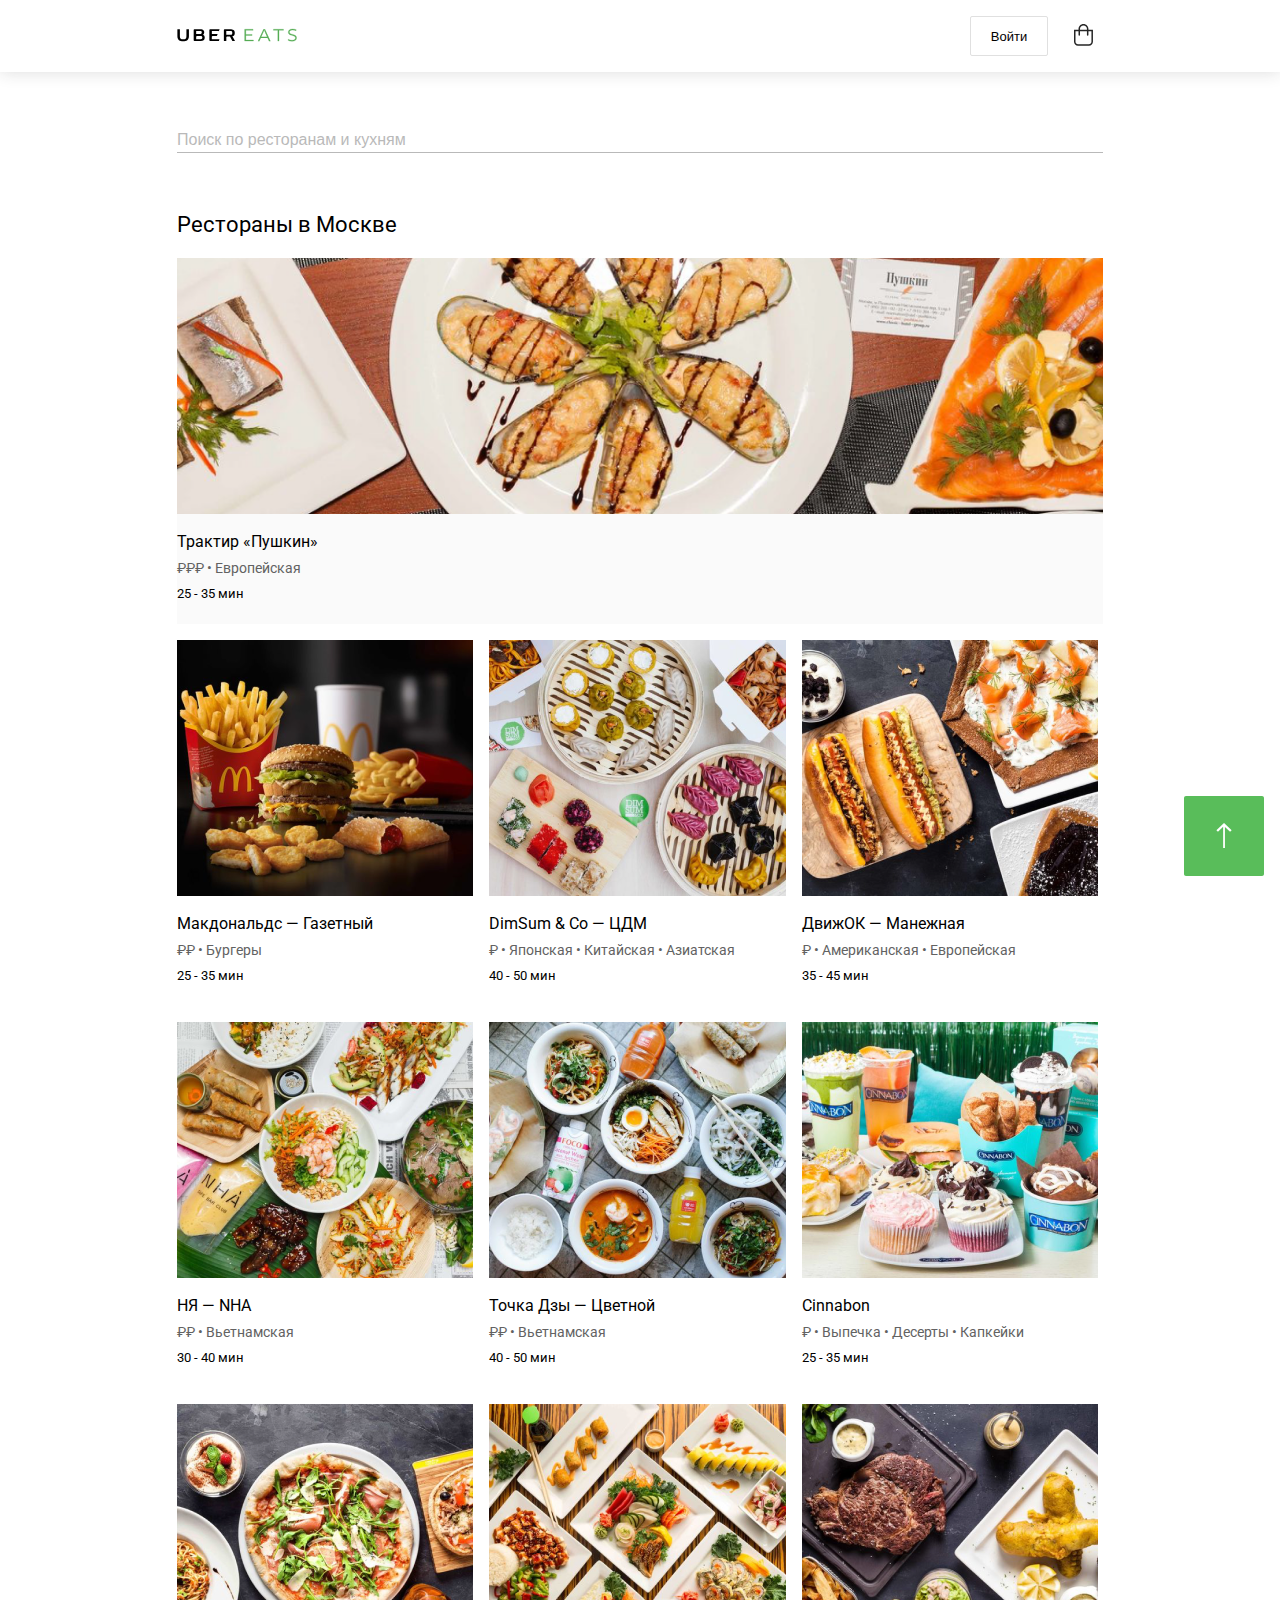
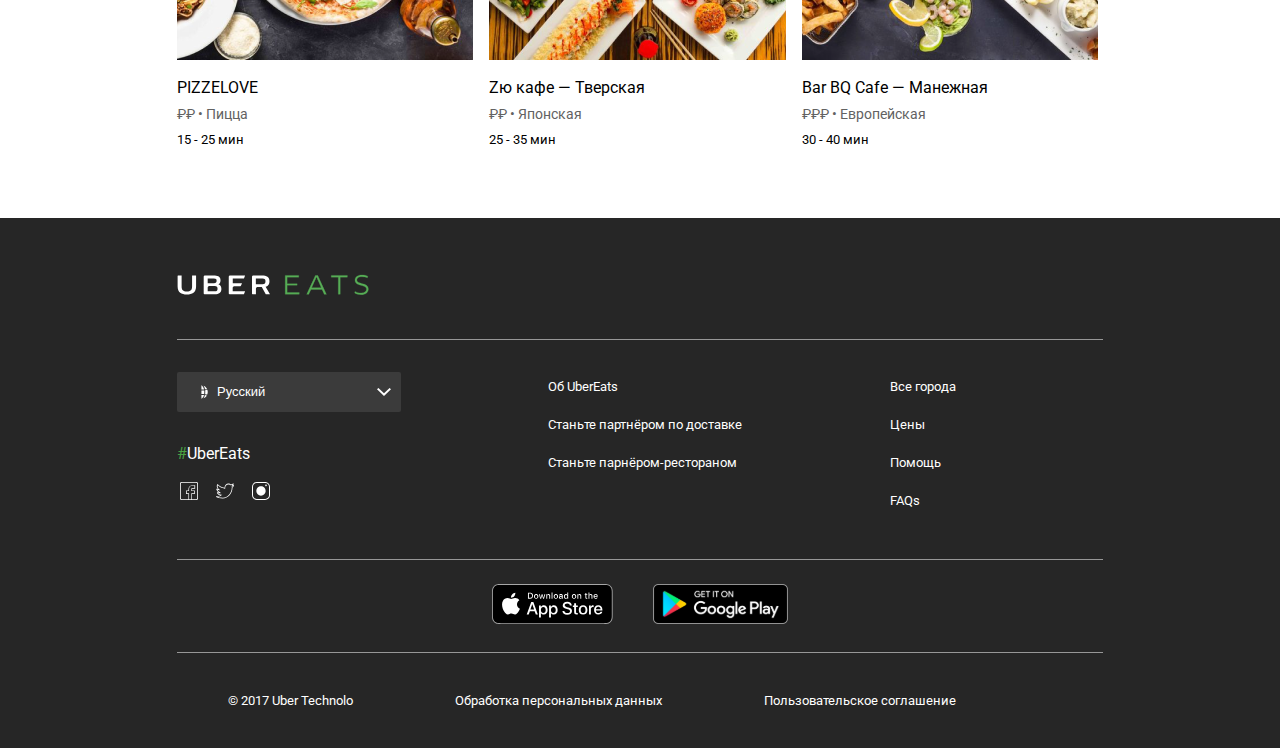
==== index.html @ ecb4625f "Add files via upload" ====
<!DOCTYPE html>
<html lang="ru">

<head>
    <meta charset="UTF-8">
    <meta http-equiv="X-UA-Compatible" content="IE=edge">
    <meta name="viewport" content="width=device-width, initial-scale=1.0">
    <title>Uber Eats</title>
    <link rel="stylesheet" href="css/style.css">
</head>

<body>
    <header class="header header--fixed">
        <div class="container header__inner">

                <div class="logo">
                    <a href="#"> <img class="img" src="img/logo/logo.svg" alt="Uber Eats"> </a>
                </div>

                <div class="header__buttons">
                    <button class="header__in">
                        <a href="#">Войти</a>
                    </button>
                    <a href="#" class="header__basket"><img src="img/icons/basket.svg" alt="basket"> </a>
                </div>

        </div>
    </header>

    <main>
        <div class="container">

            <section class="restoran-section">

                <div class="search search__form">
                    <form action="#" method="get">
                        <input class="search__food" type="search" name="search" placeholder="Поиск по ресторанам и кухням">
                    </form>
                </div>

                <h2 class="restoran-section__title title">Рестораны в Москве</h2>

                <div class="restorans">

                    <div class="restorans__card card active">
                        <div class="card__image">
                            <img class="card__img" src="img/Main page/1.png" alt="Фотография вашего ресторана">
                        </div>
                        <h3 class="card__title title">Трактир «Пушкин»</h3>
                        <div class="card__discription">
                            <span>₽₽₽</span>
                            <span> • </span>
                            <span>Европейская</span>
                        </div>
                        <div class="card__delivery-time">
                            <span>25 - 35 мин</span>
                        </div>
                    </div>

                    <div class="restorans__card card">
                        <div class="card__image">
                            <img class="card__img" src="img/Main page/2.png" alt="Фотография вашего ресторана">
                        </div>
                        <h3 class="card__title title">Макдональдс — Газетный</h3>
                        <div class="card__discription">
                            <span>₽₽</span>
                            <span> • </span>
                            <span>Бургеры</span>
                        </div>
                        <div class="card__delivery-time">
                            <span>25 - 35 мин</span>
                        </div>
                    </div>

                    <div class="restorans__card card">
                        <div class="card__image">
                            <img class="card__img" src="img/Main page/3.png" alt="Фотография вашего ресторана">
                        </div>
                        <h3 class="card__title title">DimSum & Co — ЦДМ</h3>
                        <div class="card__discription">
                            <span>₽</span>
                            <span> • </span>
                            <span>Японская</span>
                            <span> • </span>
                            <span>Китайская</span>
                            <span> • </span>
                            <span>Азиатская</span>
                        </div>
                        <div class="card__delivery-time">
                            <span>40 - 50 мин</span>
                        </div>
                    </div>

                    <div class="restorans__card card">
                        <div class="card__image">
                            <img class="card__img" src="img/Main page/4.png" alt="Фотография вашего ресторана">
                        </div>
                        <h3 class="card__title title">ДвижОК — Манежная</h3>
                        <div class="card__discription">
                            <span>₽</span>
                            <span> • </span>
                            <span>Американская</span>
                            <span> • </span>
                            <span>Европейская</span>
                        </div>
                        <div class="card__delivery-time">
                            <span>35 - 45 мин</span>
                        </div>
                    </div>

                    <div class="restorans__card card">
                        <div class="card__image">
                            <img class="card__img" src="img/Main page/5.png" alt="Фотография вашего ресторана">
                        </div>
                        <h3 class="card__title title">НЯ — NHA</h3>
                        <div class="card__discription">
                            <span>₽₽</span>
                            <span> • </span>
                            <span>Вьетнамская</span>
                        </div>
                        <div class="card__delivery-time">
                            <span>30 - 40 мин</span>
                        </div>
                    </div>

                    <div class="restorans__card card">
                        <div class="card__image">
                            <img class="card__img" src="img/Main page/6.png" alt="Фотография вашего ресторана">
                        </div>
                        <h3 class="card__title title">Точка Дзы — Цветной</h3>
                        <div class="card__discription">
                            <span>₽₽</span>
                            <span> • </span>
                            <span>Вьетнамская</span>
                        </div>
                        <div class="card__delivery-time">
                            <span>40 - 50 мин</span>
                        </div>
                    </div>

                    <div class="restorans__card card">
                        <div class="card__image">
                            <img class="card__img" src="img/Main page/7.png" alt="Фотография вашего ресторана">
                        </div>
                        <h3 class="card__title title">Cinnabon</h3>
                        <div class="card__discription">
                            <span>₽</span>
                            <span> • </span>
                            <span>Выпечка</span>
                            <span> • </span>
                            <span> Десерты </span>
                            <span> • </span>
                            <span> Капкейки </span>
                        </div>
                        <div class="card__delivery-time">
                            <span>25 - 35 мин</span>
                        </div>
                    </div>

                    <div class="restorans__card card">
                        <div class="card__image">
                            <img class="card__img" src="img/Main page/8.png" alt="Фотография вашего ресторана">
                        </div>
                        <h3 class="card__title title">PIZZELOVE</h3>
                        <div class="card__discription">
                            <span>₽₽</span>
                            <span> • </span>
                            <span>Пицца</span>
                        </div>
                        <div class="card__delivery-time">
                            <span>15 - 25 мин</span>
                        </div>
                    </div>

                    <div class="restorans__card card">
                        <div class="card__image">
                            <img class="card__img" src="img/Main page/9.png" alt="Фотография вашего ресторана">
                        </div>
                        <h3 class="card__title title">Zю кафе — Тверская</h3>
                        <div class="card__discription">
                            <span>₽₽</span>
                            <span> • </span>
                            <span>Японская</span>
                        </div>
                        <div class="card__delivery-time">
                            <span>25 - 35 мин</span>
                        </div>
                    </div>

                    <div class="restorans__card card">
                        <div class="card__image">
                            <img class="card__img" src="img/Main page/10.png" alt="Фотография вашего ресторана">
                        </div>
                        <h3 class="card__title title">Bar BQ Cafe — Манежная</h3>
                        <div class="card__discription">
                            <span>₽₽₽</span>
                            <span> • </span>
                            <span>Европейская</span>
                        </div>
                        <div class="card__delivery-time">
                            <span>30 - 40 мин</span>
                        </div>
                    </div>

                </div>

            </section>

        </div>
    </main>

    <footer class="footer">
        <div class="container">

            <div class="logo footer__logo block-underline">
                <a href="#"><img class="img" src="img/logo/white-logo.svg" alt=""></a>
            </div>

            <div class="footer-links footer__links block-underline ">

                <div class="column">
                    <div class="footer__language language">
                        <div class="language__icon-word icons">
                            <img src="img/icons/stores-world.svg" alt="">
                        </div>
                        <select class="language__select" name="language__select" id="#">
                            <option value="Russian" selected>Русский</option>
                            <option value="English">English</option>
                        </select>
                    </div>
    
                    <div class="social">
                        <a href="#" class="social__uber-eats"><span class="green-text">#</span>UberEats</a>
                        <a href="#" class="social__icons"><img src="img/icons/facebook.svg" alt=""></a>
                        <a href="#" class="social__icons"><img src="img/icons/twitter.svg" alt=""></a>
                        <a href="#" class="social__icons"><img src="img/icons/instagram.svg" alt=""></a>
                    </div>    
                </div>

                <div class="column nav">
                    <p class="nav__text" ><a href="#">Об UberEats</a></p>
                    <p class="nav__text" ><a href="#">Станьте партнёром по доставке</a></p>
                    <p class="nav__text" ><a href="#">Станьте парнёром-рестораном</a></p>
                </div>


                <div class="column nav">
                    <p class="nav__text" ><a href="#">Все города</a></p>
                    <p class="nav__text" ><a href="#">Цены</a></p>
                    <p class="nav__text" ><a href="#">Помощь</a></p>
                    <p class="nav__text" ><a href="#">FAQs</a></p>
                </div>
            </div>


            <div class="footer__download block-underline">
                <a href="#">
                    <img class="img" src="img/icons/Download_on_the_App_Store.svg" alt="">
                </a>
                <a href="#">
                    <img class="img" src="img/icons/Download_on_the_Google_Play.svg" alt="">
                </a>
            </div>

            <div class="footer__rights footer-text">
                <p>© 2017 Uber Technolo</p>
                <p>Обработка персональных данных</p>
                <p>Пользовательское соглашение</p>
            </div>

        </div>
    </footer>

    <div class="button-up">
        <a href="#" onclick="scroll(0,0);">
            <img class="button-up__btn" src="img/icons/btn-up.svg" alt="UP">
        </a>
    </div>

</body>

</html>
---- css/style.css ----
@import url(css/normalize.css);
@import url("https://fonts.googleapis.com/css2?family=Roboto");
html, * {
  box-sizing: border-box;
  margin: 0;
  padding: 0;
}

a {
  text-decoration: none;
  color: inherit;
}

body {
  margin: 0 auto;
  max-width: 100%;
  max-height: 100%;
  font-size: 16px;
  font-family: Roboto, serif;
  font-style: normal;
  font-weight: 400;
}

.container {
  padding: 0 8px;
  margin: 0 auto;
  max-width: 942px;
  height: 100%;
}

.img, .logo, img {
  max-height: 100%;
  max-width: 100%;
  -o-object-fit: cover;
     object-fit: cover;
}

.block-underline {
  border-bottom: 1px solid #979797;
}

.header {
  z-index: 2;
  background: #fff;
  box-shadow: 0px 0px 16px rgba(38, 38, 38, 0.16);
  margin: 0 auto;
  max-width: 100%;
}
.header--fixed {
  position: fixed;
  top: 0;
  right: 0;
  left: 0;
}
.header__inner {
  display: flex;
  flex-wrap: wrap;
  justify-content: space-between;
  align-items: center;
  padding: 0 8px;
}
.header__buttons {
  display: flex;
  align-items: center;
}
.header__in {
  border: 1px solid #e0e0e0;
  border-radius: 2px;
  background-color: #fff;
  font-size: 13px;
  font-weight: 500;
  text-align: center;
  width: 78px;
  height: 40px;
  margin: 16px 8px;
}
@media (min-width: 576px) {
  .header__in {
    margin: 16px;
  }
}
.header__basket {
  display: none;
}
@media (min-width: 576px) {
  .header__basket {
    display: block;
    padding: 10px;
  }
}

.search {
  border-bottom: 1px solid #757575;
  opacity: 0.5;
}
.search__form {
  margin: 127px auto 55px;
}
.search__food {
  border: none;
  font-size: 16px;
  line-height: 25px;
  width: 100%;
  color: #626262;
}

.title {
  font-size: 16px;
  line-height: 24px;
  font-weight: 400;
}

.restoran-section {
  padding-bottom: 48px;
}
.restoran-section__title {
  margin: 0 0 16px;
  font-size: 22px;
  line-height: 34px;
}

.restorans {
  display: flex;
  flex: 0 1 auto;
  flex-direction: row;
  gap: 16px;
  flex-wrap: wrap;
  max-width: 100%;
}
.restorans__card {
  flex: 0 1 100%;
  gap: 16px;
  flex-wrap: wrap;
  width: 100%;
  height: 100%;
  -o-object-fit: cover;
     object-fit: cover;
}
@media (min-width: 576px) {
  .restorans__card {
    flex: 0 1 48%;
  }
}
@media (min-width: 992px) {
  .restorans__card {
    flex: 0 1 32%;
  }
}

.card__image {
  width: 100%;
  height: 256px;
  -o-object-fit: cover;
     object-fit: cover;
}
.card__img {
  width: 100%;
  height: 100%;
}
.card__title {
  max-width: 100%;
  margin: 16px 0 4px;
}
.card__discription {
  font-size: 14px;
  line-height: 21px;
  color: #626262;
  margin: 4px 0;
}
.card__delivery-time {
  font-size: 13px;
  line-height: 21px;
  padding-bottom: 20px;
}

.active {
  background: #979797;
  background-color: rgba(117, 117, 117, 0.04);
  flex-basis: 100%;
}

.footer {
  background: #262626;
  max-width: 100%;
  color: #fff;
}
.footer__logo {
  padding: 56px 0 40px;
}
.footer__links {
  padding: 32px 0 40px;
}
.footer__download {
  display: flex;
  flex: 1 2 50%;
  gap: 1.6rem;
  justify-content: center;
  padding: 24px 0;
}
@media (min-width: 768px) {
  .footer__download {
    gap: 2.5rem;
  }
}
.footer__rights {
  padding: 40px 0;
}
@media (min-width: 768px) {
  .footer__rights {
    display: flex;
    flex: 0 1 auto;
    flex-wrap: wrap;
    justify-content: space-around;
    margin-right: 96px;
  }
}
.footer__rights p {
  margin: 24px 0;
  font-size: 13px;
}
.footer__rights p:first-child {
  margin: 0;
}
.footer__rights p:last-child {
  margin: 0;
}
@media (min-width: 768px) {
  .footer__rights p {
    margin: 0;
  }
}

.footer-links {
  display: flex;
  flex-direction: column;
}
@media (min-width: 768px) {
  .footer-links {
    height: 13.75rem;
    flex-wrap: wrap;
  }
}

.language {
  display: flex;
  flex: 0 0 auto;
  background: #3B3B3B;
  border-radius: 2px;
  color: #fff;
  height: 2.5rem;
  width: 11rem;
  padding: 8px;
}
@media (min-width: 992px) {
  .language {
    width: 14rem;
  }
}
.language__icon-word {
  margin: 4px 8px;
}
.language__icon-word img {
  max-width: 100%;
  max-height: 100%;
}
.language__select {
  position: relative;
  color: #fff;
  outline: none;
  border: none;
  -webkit-appearance: none;
     -moz-appearance: none;
          appearance: none;
  font-size: 13px;
  line-height: 16px;
  padding-right: 48%;
  background: url(../img/icons/arrow-back.svg) right no-repeat #3B3B3B;
}
@media (min-width: 992px) {
  .language__select {
    padding-right: 60%;
  }
}

.social {
  width: 96px;
  height: 59px;
  display: flex;
  flex-wrap: wrap;
  justify-content: space-between;
  margin-top: 32px;
}
.social__uber-eats {
  display: block;
  font-size: 16px;
  line-height: 19px;
  padding-bottom: 16px;
}

.green-text {
  color: #49A144;
}

.nav {
  padding-top: 7px;
}
.nav__text {
  font-size: 0.8125rem;
  margin-bottom: 1.44rem;
}
.nav__text:last-child {
  margin-bottom: 0;
}

.button-up__btn {
  position: fixed;
  bottom: 24px;
  right: 16px;
  max-width: 64px;
  max-height: 64px;
}
@media (min-width: 768px) {
  .button-up__btn {
    max-width: 100%;
    max-height: 100%;
  }
}/*# sourceMappingURL=style.css.map */
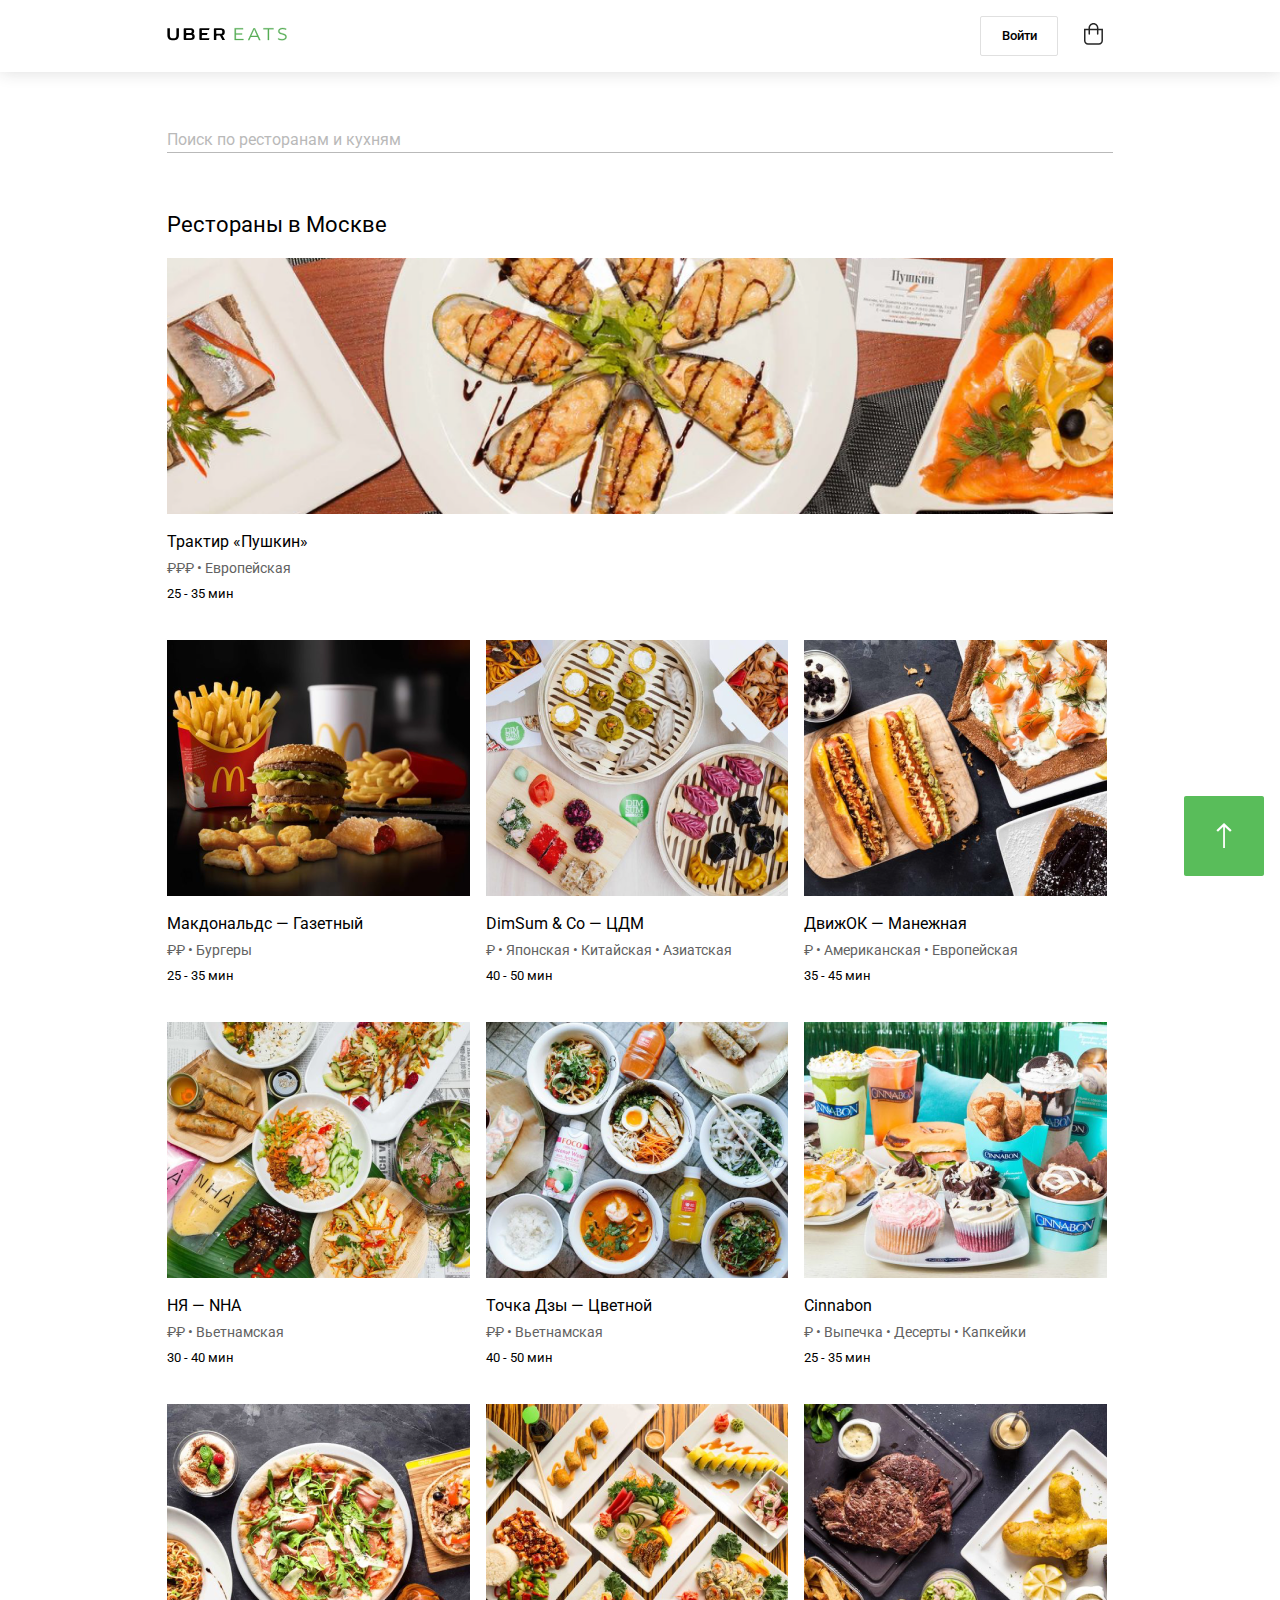
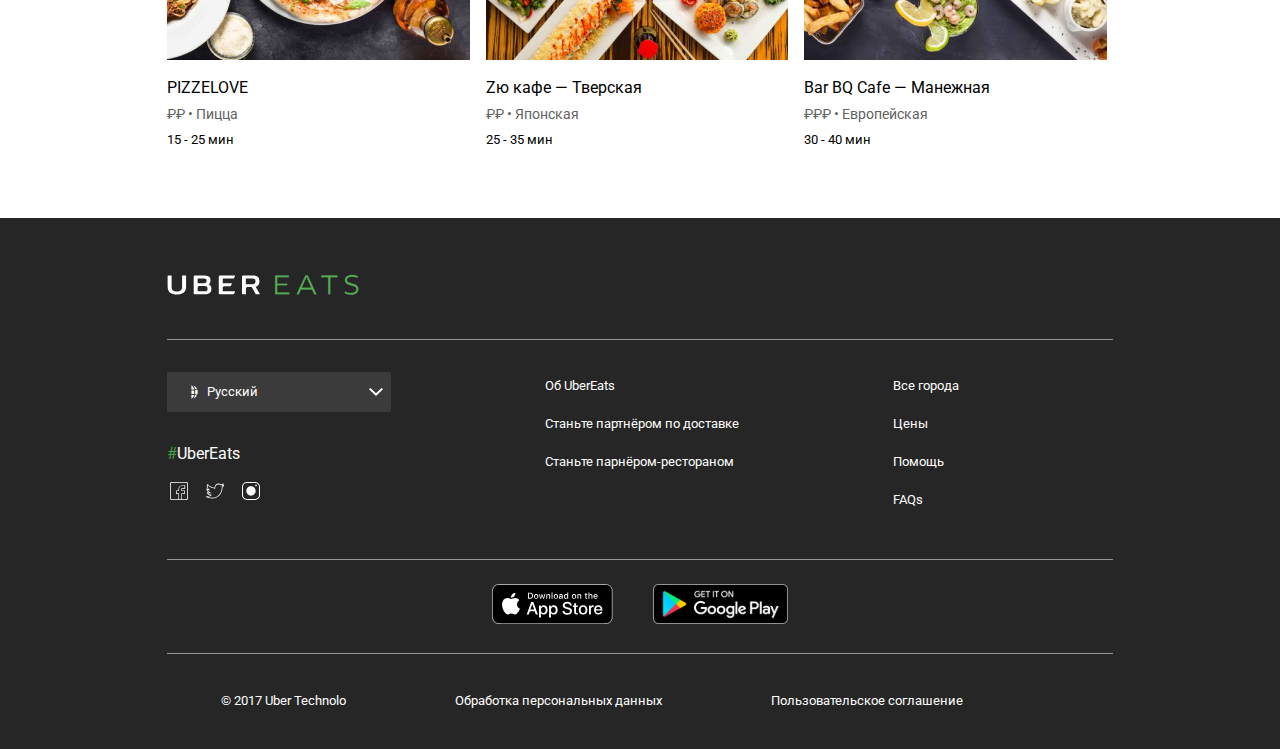
==== commit 40427663: "Add second page" ====
--- a/index.html
+++ b/index.html
@@ -1,6 +1,5 @@
 <!DOCTYPE html>
 <html lang="ru">
-
 <head>
     <meta charset="UTF-8">
     <meta http-equiv="X-UA-Compatible" content="IE=edge">
@@ -8,216 +7,205 @@
     <title>Uber Eats</title>
     <link rel="stylesheet" href="css/style.css">
 </head>
-
 <body>
     <header class="header header--fixed">
         <div class="container header__inner">
-
-                <div class="logo">
-                    <a href="#"> <img class="img" src="img/logo/logo.svg" alt="Uber Eats"> </a>
-                </div>
-
-                <div class="header__buttons">
-                    <button class="header__in">
-                        <a href="#">Войти</a>
-                    </button>
-                    <a href="#" class="header__basket"><img src="img/icons/basket.svg" alt="basket"> </a>
-                </div>
-
+            <div class="logo">
+                <a href="/index.html"> <img class="img" src="img/logo/logo.svg" alt="Uber Eats">
+                </a>
+            </div>
+            <div class="header__buttons">
+                <button class="header__in">
+                    <a href="#">Войти</a>
+                </button>
+                <a href="#" class="header__basket"><img src="img/icons/basket.svg" alt="basket">
+                </a>
+            </div>
         </div>
     </header>
-
     <main>
         <div class="container">
-
             <section class="restoran-section">
-
                 <div class="search search__form">
                     <form action="#" method="get">
-                        <input class="search__food" type="search" name="search" placeholder="Поиск по ресторанам и кухням">
+                        <input class="search__food" type="search" name="search"
+                               placeholder="Поиск по ресторанам и кухням">
                     </form>
                 </div>
-
                 <h2 class="restoran-section__title title">Рестораны в Москве</h2>
-
                 <div class="restorans">
-
                     <div class="restorans__card card active">
-                        <div class="card__image">
-                            <img class="card__img" src="img/Main page/1.png" alt="Фотография вашего ресторана">
-                        </div>
-                        <h3 class="card__title title">Трактир «Пушкин»</h3>
+                        <a href="./Pushkin.html">
+                            <div class="card__image">
+                                <img class="card__img" src="img/Main page/1.png"
+                                     alt="Фотография вашего ресторана">
+                            </div>
+                            <h3 class="card__title title">Трактир «Пушкин»</h3>
+                            <div class="card__discription">
+                                <span>₽₽₽</span>
+                                <span> • </span>
+                                <span>Европейская</span>
+                            </div>
+                            <div class="card__delivery-time">
+                                <span>25 - 35 мин</span>
+                            </div>
+                        </a>
+                    </div>
+                    <div class="restorans__card card">
+                        <div class="card__image">
+                            <img class="card__img" src="img/Main page/2.png"
+                                 alt="Фотография вашего ресторана">
+                        </div>
+                        <h3 class="card__title title">Макдональдс — Газетный</h3>
+                        <div class="card__discription">
+                            <span>₽₽</span>
+                            <span> • </span>
+                            <span>Бургеры</span>
+                        </div>
+                        <div class="card__delivery-time">
+                            <span>25 - 35 мин</span>
+                        </div>
+                    </div>
+                    <div class="restorans__card card">
+                        <div class="card__image">
+                            <img class="card__img" src="img/Main page/3.png"
+                                 alt="Фотография вашего ресторана">
+                        </div>
+                        <h3 class="card__title title">DimSum & Co — ЦДМ</h3>
+                        <div class="card__discription">
+                            <span>₽</span>
+                            <span> • </span>
+                            <span>Японская</span>
+                            <span> • </span>
+                            <span>Китайская</span>
+                            <span> • </span>
+                            <span>Азиатская</span>
+                        </div>
+                        <div class="card__delivery-time">
+                            <span>40 - 50 мин</span>
+                        </div>
+                    </div>
+                    <div class="restorans__card card">
+                        <div class="card__image">
+                            <img class="card__img" src="img/Main page/4.png"
+                                 alt="Фотография вашего ресторана">
+                        </div>
+                        <h3 class="card__title title">ДвижОК — Манежная</h3>
+                        <div class="card__discription">
+                            <span>₽</span>
+                            <span> • </span>
+                            <span>Американская</span>
+                            <span> • </span>
+                            <span>Европейская</span>
+                        </div>
+                        <div class="card__delivery-time">
+                            <span>35 - 45 мин</span>
+                        </div>
+                    </div>
+                    <div class="restorans__card card">
+                        <div class="card__image">
+                            <img class="card__img" src="img/Main page/5.png"
+                                 alt="Фотография вашего ресторана">
+                        </div>
+                        <h3 class="card__title title">НЯ — NHA</h3>
+                        <div class="card__discription">
+                            <span>₽₽</span>
+                            <span> • </span>
+                            <span>Вьетнамская</span>
+                        </div>
+                        <div class="card__delivery-time">
+                            <span>30 - 40 мин</span>
+                        </div>
+                    </div>
+                    <div class="restorans__card card">
+                        <div class="card__image">
+                            <img class="card__img" src="img/Main page/6.png"
+                                 alt="Фотография вашего ресторана">
+                        </div>
+                        <h3 class="card__title title">Точка Дзы — Цветной</h3>
+                        <div class="card__discription">
+                            <span>₽₽</span>
+                            <span> • </span>
+                            <span>Вьетнамская</span>
+                        </div>
+                        <div class="card__delivery-time">
+                            <span>40 - 50 мин</span>
+                        </div>
+                    </div>
+                    <div class="restorans__card card">
+                        <div class="card__image">
+                            <img class="card__img" src="img/Main page/7.png"
+                                 alt="Фотография вашего ресторана">
+                        </div>
+                        <h3 class="card__title title">Cinnabon</h3>
+                        <div class="card__discription">
+                            <span>₽</span>
+                            <span> • </span>
+                            <span>Выпечка</span>
+                            <span> • </span>
+                            <span> Десерты </span>
+                            <span> • </span>
+                            <span> Капкейки </span>
+                        </div>
+                        <div class="card__delivery-time">
+                            <span>25 - 35 мин</span>
+                        </div>
+                    </div>
+                    <div class="restorans__card card">
+                        <div class="card__image">
+                            <img class="card__img" src="img/Main page/8.png"
+                                 alt="Фотография вашего ресторана">
+                        </div>
+                        <h3 class="card__title title">PIZZELOVE</h3>
+                        <div class="card__discription">
+                            <span>₽₽</span>
+                            <span> • </span>
+                            <span>Пицца</span>
+                        </div>
+                        <div class="card__delivery-time">
+                            <span>15 - 25 мин</span>
+                        </div>
+                    </div>
+                    <div class="restorans__card card">
+                        <div class="card__image">
+                            <img class="card__img" src="img/Main page/9.png"
+                                 alt="Фотография вашего ресторана">
+                        </div>
+                        <h3 class="card__title title">Zю кафе — Тверская</h3>
+                        <div class="card__discription">
+                            <span>₽₽</span>
+                            <span> • </span>
+                            <span>Японская</span>
+                        </div>
+                        <div class="card__delivery-time">
+                            <span>25 - 35 мин</span>
+                        </div>
+                    </div>
+                    <div class="restorans__card card">
+                        <div class="card__image">
+                            <img class="card__img" src="img/Main page/10.png"
+                                 alt="Фотография вашего ресторана">
+                        </div>
+                        <h3 class="card__title title">Bar BQ Cafe — Манежная</h3>
                         <div class="card__discription">
                             <span>₽₽₽</span>
                             <span> • </span>
                             <span>Европейская</span>
                         </div>
                         <div class="card__delivery-time">
-                            <span>25 - 35 мин</span>
-                        </div>
-                    </div>
-
-                    <div class="restorans__card card">
-                        <div class="card__image">
-                            <img class="card__img" src="img/Main page/2.png" alt="Фотография вашего ресторана">
-                        </div>
-                        <h3 class="card__title title">Макдональдс — Газетный</h3>
-                        <div class="card__discription">
-                            <span>₽₽</span>
-                            <span> • </span>
-                            <span>Бургеры</span>
-                        </div>
-                        <div class="card__delivery-time">
-                            <span>25 - 35 мин</span>
-                        </div>
-                    </div>
-
-                    <div class="restorans__card card">
-                        <div class="card__image">
-                            <img class="card__img" src="img/Main page/3.png" alt="Фотография вашего ресторана">
-                        </div>
-                        <h3 class="card__title title">DimSum & Co — ЦДМ</h3>
-                        <div class="card__discription">
-                            <span>₽</span>
-                            <span> • </span>
-                            <span>Японская</span>
-                            <span> • </span>
-                            <span>Китайская</span>
-                            <span> • </span>
-                            <span>Азиатская</span>
-                        </div>
-                        <div class="card__delivery-time">
-                            <span>40 - 50 мин</span>
-                        </div>
-                    </div>
-
-                    <div class="restorans__card card">
-                        <div class="card__image">
-                            <img class="card__img" src="img/Main page/4.png" alt="Фотография вашего ресторана">
-                        </div>
-                        <h3 class="card__title title">ДвижОК — Манежная</h3>
-                        <div class="card__discription">
-                            <span>₽</span>
-                            <span> • </span>
-                            <span>Американская</span>
-                            <span> • </span>
-                            <span>Европейская</span>
-                        </div>
-                        <div class="card__delivery-time">
-                            <span>35 - 45 мин</span>
-                        </div>
-                    </div>
-
-                    <div class="restorans__card card">
-                        <div class="card__image">
-                            <img class="card__img" src="img/Main page/5.png" alt="Фотография вашего ресторана">
-                        </div>
-                        <h3 class="card__title title">НЯ — NHA</h3>
-                        <div class="card__discription">
-                            <span>₽₽</span>
-                            <span> • </span>
-                            <span>Вьетнамская</span>
-                        </div>
-                        <div class="card__delivery-time">
                             <span>30 - 40 мин</span>
                         </div>
                     </div>
-
-                    <div class="restorans__card card">
-                        <div class="card__image">
-                            <img class="card__img" src="img/Main page/6.png" alt="Фотография вашего ресторана">
-                        </div>
-                        <h3 class="card__title title">Точка Дзы — Цветной</h3>
-                        <div class="card__discription">
-                            <span>₽₽</span>
-                            <span> • </span>
-                            <span>Вьетнамская</span>
-                        </div>
-                        <div class="card__delivery-time">
-                            <span>40 - 50 мин</span>
-                        </div>
-                    </div>
-
-                    <div class="restorans__card card">
-                        <div class="card__image">
-                            <img class="card__img" src="img/Main page/7.png" alt="Фотография вашего ресторана">
-                        </div>
-                        <h3 class="card__title title">Cinnabon</h3>
-                        <div class="card__discription">
-                            <span>₽</span>
-                            <span> • </span>
-                            <span>Выпечка</span>
-                            <span> • </span>
-                            <span> Десерты </span>
-                            <span> • </span>
-                            <span> Капкейки </span>
-                        </div>
-                        <div class="card__delivery-time">
-                            <span>25 - 35 мин</span>
-                        </div>
-                    </div>
-
-                    <div class="restorans__card card">
-                        <div class="card__image">
-                            <img class="card__img" src="img/Main page/8.png" alt="Фотография вашего ресторана">
-                        </div>
-                        <h3 class="card__title title">PIZZELOVE</h3>
-                        <div class="card__discription">
-                            <span>₽₽</span>
-                            <span> • </span>
-                            <span>Пицца</span>
-                        </div>
-                        <div class="card__delivery-time">
-                            <span>15 - 25 мин</span>
-                        </div>
-                    </div>
-
-                    <div class="restorans__card card">
-                        <div class="card__image">
-                            <img class="card__img" src="img/Main page/9.png" alt="Фотография вашего ресторана">
-                        </div>
-                        <h3 class="card__title title">Zю кафе — Тверская</h3>
-                        <div class="card__discription">
-                            <span>₽₽</span>
-                            <span> • </span>
-                            <span>Японская</span>
-                        </div>
-                        <div class="card__delivery-time">
-                            <span>25 - 35 мин</span>
-                        </div>
-                    </div>
-
-                    <div class="restorans__card card">
-                        <div class="card__image">
-                            <img class="card__img" src="img/Main page/10.png" alt="Фотография вашего ресторана">
-                        </div>
-                        <h3 class="card__title title">Bar BQ Cafe — Манежная</h3>
-                        <div class="card__discription">
-                            <span>₽₽₽</span>
-                            <span> • </span>
-                            <span>Европейская</span>
-                        </div>
-                        <div class="card__delivery-time">
-                            <span>30 - 40 мин</span>
-                        </div>
-                    </div>
-
-                </div>
-
+                </div>
             </section>
-
         </div>
     </main>
-
     <footer class="footer">
         <div class="container">
-
             <div class="logo footer__logo block-underline">
                 <a href="#"><img class="img" src="img/logo/white-logo.svg" alt=""></a>
             </div>
-
             <div class="footer-links footer__links block-underline ">
-
                 <div class="column">
                     <div class="footer__language language">
                         <div class="language__icon-word icons">
@@ -228,31 +216,29 @@
                             <option value="English">English</option>
                         </select>
                     </div>
-    
                     <div class="social">
-                        <a href="#" class="social__uber-eats"><span class="green-text">#</span>UberEats</a>
-                        <a href="#" class="social__icons"><img src="img/icons/facebook.svg" alt=""></a>
-                        <a href="#" class="social__icons"><img src="img/icons/twitter.svg" alt=""></a>
-                        <a href="#" class="social__icons"><img src="img/icons/instagram.svg" alt=""></a>
-                    </div>    
-                </div>
-
+                        <a href="#" class="social__uber-eats"><span
+                                  class="green-text">#</span>UberEats</a>
+                        <a href="#" class="social__icons"><img src="img/icons/facebook.svg"
+                                 alt=""></a>
+                        <a href="#" class="social__icons"><img src="img/icons/twitter.svg"
+                                 alt=""></a>
+                        <a href="#" class="social__icons"><img src="img/icons/instagram.svg"
+                                 alt=""></a>
+                    </div>
+                </div>
                 <div class="column nav">
-                    <p class="nav__text" ><a href="#">Об UberEats</a></p>
-                    <p class="nav__text" ><a href="#">Станьте партнёром по доставке</a></p>
-                    <p class="nav__text" ><a href="#">Станьте парнёром-рестораном</a></p>
-                </div>
-
-
+                    <p class="nav__text"><a href="#">Об UberEats</a></p>
+                    <p class="nav__text"><a href="#">Станьте партнёром по доставке</a></p>
+                    <p class="nav__text"><a href="#">Станьте парнёром-рестораном</a></p>
+                </div>
                 <div class="column nav">
-                    <p class="nav__text" ><a href="#">Все города</a></p>
-                    <p class="nav__text" ><a href="#">Цены</a></p>
-                    <p class="nav__text" ><a href="#">Помощь</a></p>
-                    <p class="nav__text" ><a href="#">FAQs</a></p>
-                </div>
-            </div>
-
-
+                    <p class="nav__text"><a href="#">Все города</a></p>
+                    <p class="nav__text"><a href="#">Цены</a></p>
+                    <p class="nav__text"><a href="#">Помощь</a></p>
+                    <p class="nav__text"><a href="#">FAQs</a></p>
+                </div>
+            </div>
             <div class="footer__download block-underline">
                 <a href="#">
                     <img class="img" src="img/icons/Download_on_the_App_Store.svg" alt="">
@@ -261,22 +247,17 @@
                     <img class="img" src="img/icons/Download_on_the_Google_Play.svg" alt="">
                 </a>
             </div>
-
             <div class="footer__rights footer-text">
                 <p>© 2017 Uber Technolo</p>
                 <p>Обработка персональных данных</p>
                 <p>Пользовательское соглашение</p>
             </div>
-
         </div>
     </footer>
-
     <div class="button-up">
         <a href="#" onclick="scroll(0,0);">
             <img class="button-up__btn" src="img/icons/btn-up.svg" alt="UP">
         </a>
     </div>
-
 </body>
-
-</html>+</html>
--- a/css/style.css
+++ b/css/style.css
@@ -1,6 +1,31 @@
-@import url(css/normalize.css);
+@import url(/css/normalize.css);
 @import url("https://fonts.googleapis.com/css2?family=Roboto");
-html, * {
+:root {
+  --xl: 992px;
+  --md: 768px;
+  --xs: 576px;
+}
+
+.flex-row {
+  display: flex;
+  flex: 0 1 100%;
+  gap: 16px;
+  flex-direction: row;
+  flex-wrap: wrap;
+  justify-content: space-between;
+}
+
+.flex-column {
+  display: flex;
+  flex: 0 1 100%;
+  gap: 16px;
+  flex-direction: column;
+  flex-wrap: wrap;
+  justify-content: space-between;
+}
+
+html,
+* {
   box-sizing: border-box;
   margin: 0;
   padding: 0;
@@ -24,11 +49,13 @@
 .container {
   padding: 0 8px;
   margin: 0 auto;
-  max-width: 942px;
+  max-width: 962px;
   height: 100%;
 }
 
-.img, .logo, img {
+.img,
+.logo,
+img {
   max-height: 100%;
   max-width: 100%;
   -o-object-fit: cover;
@@ -133,8 +160,6 @@
   flex-wrap: wrap;
   width: 100%;
   height: 100%;
-  -o-object-fit: cover;
-     object-fit: cover;
 }
 @media (min-width: 576px) {
   .restorans__card {
@@ -172,10 +197,12 @@
   line-height: 21px;
   padding-bottom: 20px;
 }
-
-.active {
+.card:hover {
   background: #979797;
   background-color: rgba(117, 117, 117, 0.04);
+}
+
+.active {
   flex-basis: 100%;
 }
 
@@ -244,7 +271,7 @@
 .language {
   display: flex;
   flex: 0 0 auto;
-  background: #3B3B3B;
+  background: #3b3b3b;
   border-radius: 2px;
   color: #fff;
   height: 2.5rem;
@@ -274,7 +301,7 @@
   font-size: 13px;
   line-height: 16px;
   padding-right: 48%;
-  background: url(../img/icons/arrow-back.svg) right no-repeat #3B3B3B;
+  background: url(../img/icons/arrow-back.svg) right no-repeat #3b3b3b;
 }
 @media (min-width: 992px) {
   .language__select {
@@ -298,7 +325,7 @@
 }
 
 .green-text {
-  color: #49A144;
+  color: #49a144;
 }
 
 .nav {
@@ -324,4 +351,169 @@
     max-width: 100%;
     max-height: 100%;
   }
+}
+
+.wrapped {
+  margin-top: 72px;
+  background: #fff;
+}
+
+.banner {
+  background: url("../img/Restaurant/banner - xs.png") center center/cover no-repeat;
+  height: 255px;
+  padding-top: 130px;
+}
+.banner__card {
+  padding: 24px 38px;
+  max-width: 308px;
+  min-height: 180px;
+  background-color: #fff;
+  filter: drop-shadow(0px 0px 16px rgba(117, 117, 117, 0.2));
+}
+.banner__title {
+  text-align: center;
+  color: #1d1d1d;
+  font-size: 24px;
+  font-style: normal;
+  font-weight: 400;
+  line-height: normal;
+}
+.banner__discription {
+  margin: 0 auto;
+  color: #626262;
+  font-size: 14px;
+  line-height: normal;
+}
+.banner__delivery-time {
+  color: #fff;
+  text-align: center;
+  font-size: 12px;
+  line-height: normal;
+  line-height: 32px;
+}
+.banner__btn {
+  margin: 0 auto;
+  width: 98px;
+  height: 32px;
+  border-radius: 20px;
+  background: #262626;
+}
+@media (min-width: 768px) {
+  .banner {
+    background: url("../img/Restaurant/banner - md.png") center center/cover no-repeat;
+    height: 364px;
+    padding-top: 80px;
+  }
+  .banner__card {
+    padding: 38px;
+    max-width: 389px;
+    min-height: 204px;
+  }
+  .banner__discription {
+    margin: 0;
+    line-height: 32px;
+  }
+  .banner__btn {
+    margin: 0;
+  }
+}
+
+.menu-nav {
+  display: none;
+}
+@media (min-width: 768px) {
+  .menu-nav {
+    display: block;
+    line-height: 80px;
+    border-bottom: 1px solid rgba(117, 117, 117, 0.2);
+  }
+  .menu-nav a {
+    margin-right: 40px;
+    color: #626262;
+  }
+  .menu-nav a:hover {
+    color: #327430;
+  }
+}
+
+.menu {
+  background: #fff;
+  margin: 0 auto 40px;
+}
+.menu__title {
+  margin: 56px auto;
+}
+.menu__title h3 {
+  text-align: center;
+  font-size: 22px;
+  font-style: normal;
+  font-weight: 400;
+  line-height: 34px; /* 154.545% */
+}
+.menu__br {
+  margin: -44px auto 44px;
+  background: #000;
+  fill: #757575;
+  width: 50px;
+  height: 1px;
+}
+.menu__card {
+  display: flex;
+  flex: 1 1 100%;
+  flex-direction: row;
+  justify-content: space-between;
+  max-height: 160px;
+  border-bottom: 1px solid rgba(117, 117, 117, 0.2);
+}
+.menu__card:hover {
+  background: rgba(117, 117, 117, 0.04);
+}
+.menu__discription {
+  margin: 0 0 16px;
+  display: flex;
+  flex: 0 1 100%;
+  flex-direction: column;
+  justify-content: space-between;
+  font-size: 14px;
+  line-height: 24px; /* 171.429% */
+}
+.menu__image {
+  max-height: 32vw;
+  max-width: 32vw;
+}
+.menu__img {
+  border-radius: 1px;
+  flex: 0 1 auto;
+  fill: #d8d8d8;
+  -o-object-fit: fill;
+     object-fit: fill;
+}
+@media (min-width: 576px) {
+  .menu {
+    margin: 0 auto 32px;
+  }
+  .menu__title {
+    margin-bottom: 32px;
+  }
+  .menu__br {
+    display: none;
+  }
+  .menu__discription {
+    margin: 16px 24px;
+  }
+  .menu__card {
+    margin-bottom: 16px;
+    height: 160px;
+    border: 1px solid rgba(117, 117, 117, 0.2);
+  }
+}
+@media (min-width: 992px) {
+  .menu {
+    margin: 0 auto 47px;
+  }
+  .menu__card {
+    margin-bottom: 33px;
+    flex: 0 1 49%;
+    border: 1px solid rgba(117, 117, 117, 0.2);
+  }
 }/*# sourceMappingURL=style.css.map */